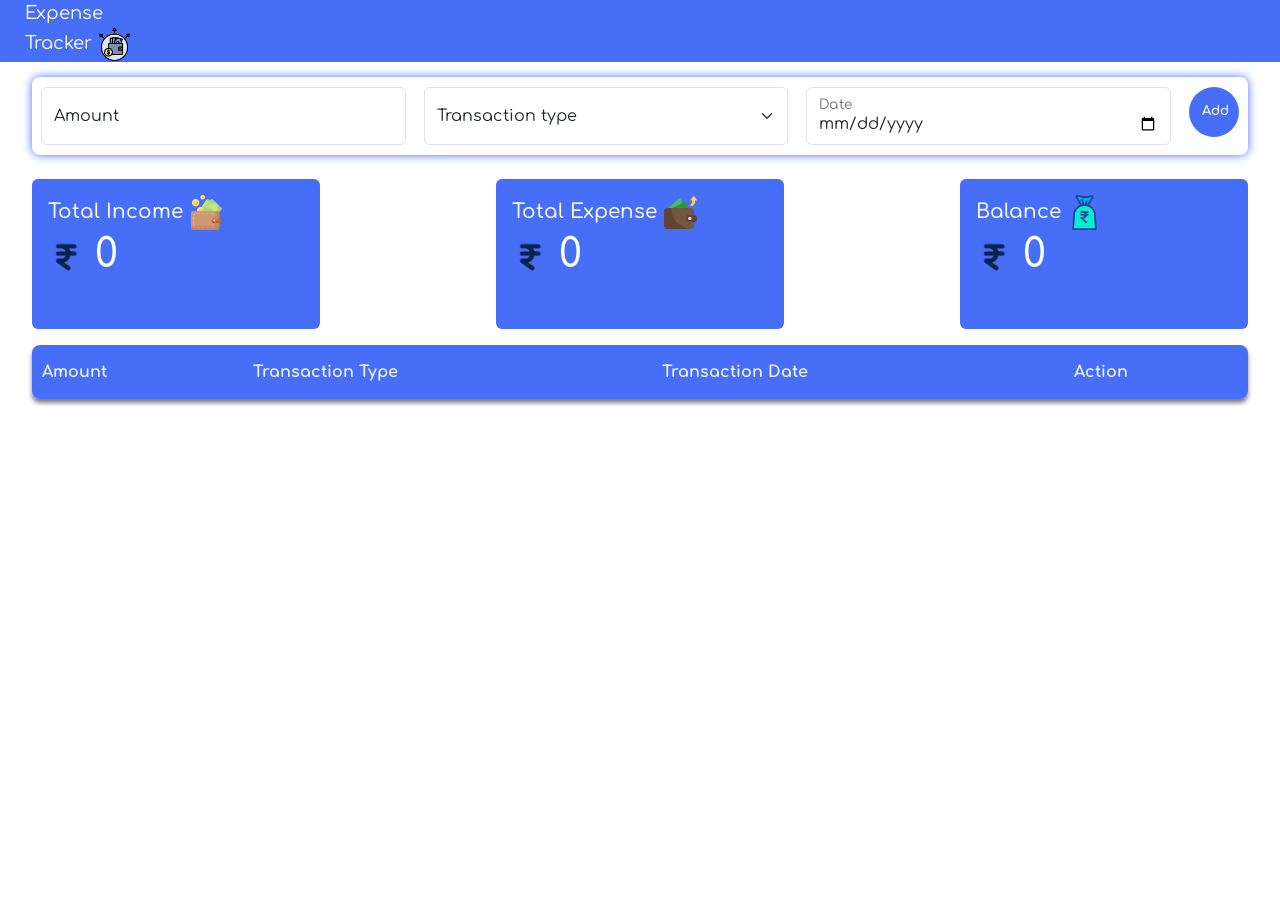
==== Tracker.html @ 98efc59a "first commit" ====
<!doctype html>
<html lang="en">
  <head>
    <meta charset="utf-8">
    <meta name="viewport" content="width=device-width, initial-scale=1">
    <title>Bootstrap demo</title>
    <link href="https://cdn.jsdelivr.net/npm/bootstrap@5.3.3/dist/css/bootstrap.min.css" rel="stylesheet" integrity="sha384-QWTKZyjpPEjISv5WaRU9OFeRpok6YctnYmDr5pNlyT2bRjXh0JMhjY6hW+ALEwIH" crossorigin="anonymous">
    <link rel="preconnect" href="https://fonts.googleapis.com">
    <link rel="preconnect" href="https://fonts.gstatic.com" crossorigin>
    <link href="https://fonts.googleapis.com/css2?family=Comfortaa:wght@300..700&display=swap" rel="stylesheet">
    <link rel="stylesheet" href="./Tracker.css">
  </head>
  <body>
    
    <div class="header">
        <p class="m-0">Expense  <br> Tracker
            <img src="./logo.png" width="35px" alt="">
        </p>
    </div>

    <div class="input-form">
        <div class="form-floating inputs">
            <input type="text" class="form-control amountInput" id="floatingInput" placeholder="name@example.com">
            <label for="floatingInput">Amount</label>
        </div>
        <select class="form-select inputs transactionType" aria-label="Default select example">
            <option selected>Transaction type</option>
            <option value="income">Income</option>
            <option value="expense">Expense</option>
          </select>
        <div class="form-floating inputs">
            <input type="date" class="form-control dateInput" id="floatingInput" placeholder="name@example.com">
            <label for="floatingInput">Date</label>
        </div>
        <button class="btn" id="add-button" onclick="addRow()"> Add </button>
    </div>

    <div class="cards mt-4">
        <div class="card">
            <div class="card-body">
              <h5 class="card-title m-0">Total Income
                <img src="./wallet.png" width="35px" alt="">
              </h5>
              <h1 class="m-0">
                <img src="./rupee.png" width="35px" alt="">
                <span id="totalincome" class="m-0">0</span>
              </h1>
            </div>
          </div>


          <div class="card" >
            <div class="card-body">
              <h5 class="card-title m-0">Total Expense
                <img src="./expenses.png" width="35px" alt="">
              </h5>
              <h1 class="m-0">
                <img src="./rupee.png" width="35px" alt="">
                <span id="expense" class="m-0">0</span>
              </h1>
            </div>
          </div>


          <div class="card" >
            <div class="card-body">
              <h5 class="card-title m-0">Balance
                <img src="./money-bag.png" width="35px" alt="">
              </h5>
              <h1 class="m-0">
                <img src="./rupee.png" width="35px" alt="">
                <span id="balance" class="m-0">0</span>
              </h1>
            </div>
          </div>
    </div>

    <table class="transaction-table mt-3" id="table">
        <tr id="header-row">
            <th>Amount</th>
            <th>Transaction Type</th>
            <th>Transaction Date</th>
            <th>Action</th>
        </tr>
    </table>

    <script>


      let table = document.getElementById('table');
      console.log(table);

      function deleteRow (row) {
        console.log("Hi");
        console.log(row);
        row.remove();
      }
      

      function addRow (){
        let amount = document.getElementsByClassName('amountInput')[0].value;
        let transaction = document.getElementsByClassName('transactionType')[0].value;
        let date = document.getElementsByClassName('dateInput')[0].value;

        let row = document.createElement('tr');

        let amountCell = document.createElement('td')
        amountCell.innerText = amount;

        let transactionCell = document.createElement('td')
        transactionCell.innerText = transaction;

        let dateCell = document.createElement('td')
        dateCell.innerText = date;

        let binCell = document.createElement('td')

        let deleteButton = document.createElement('button')
        let binImage = document.createElement('img')
        binImage.src='./recycle-bin.png'
        binImage.style.width='30px'
        binImage.style.height='30px'
        deleteButton.classList.add('delete-button')
        deleteButton.appendChild(binImage)
        deleteButton.onclick = () => deleteRow(row)

        binCell.appendChild(deleteButton);

        row.appendChild(amountCell)
        row.appendChild(transactionCell)
        row.appendChild(dateCell)
        row.appendChild(binCell)

        table.appendChild(row)

        let totalincome = document.getElementById('totalincome').innerText
        let totalexpense = document.getElementById('expense').innerText
        let balance = document.getElementById('balance').innerText

        if(transaction == 'income'){
          if(totalincome == '0'){
            document.getElementById('totalincome').innerText = amount
          }
          else{
            document.getElementById('totalincome').innerText = parseInt(totalincome) + parseInt (amount)
          }
          if(balance == '0'){
            document.getElementById('balance').innerText = amount;
          }
          else{
            document.getElementById('balance').innerText = parseInt(balance) + parseInt(amount);
          }
        }
        else if(transaction == 'expense'){
          if(totalexpense == '0'){
            document.getElementById('expense').innerText = amount
          }
          else{
            document.getElementById('expense').innerText = parseInt(totalexpense) + parseInt (amount)
          }

          if(balance == '0'){
            document.getElementById('balance').innerText = amount;
          }
          else{
            document.getElementById('balance').innerText = parseInt(balance) - parseInt(amount);
          }
        }

        console.log('Line 23 :' ,totalincome,totalexpense,balance);
        

        console.log("Line 2 :" ,amountCell, transactionCell, dateCell);
        
      }
    </script>
    

    <script src="https://cdn.jsdelivr.net/npm/bootstrap@5.3.3/dist/js/bootstrap.bundle.min.js" integrity="sha384-YvpcrYf0tY3lHB60NNkmXc5s9fDVZLESaAA55NDzOxhy9GkcIdslK1eN7N6jIeHz" crossorigin="anonymous"></script>
    <script src="https://cdn.jsdelivr.net/npm/@popperjs/core@2.11.8/dist/umd/popper.min.js" integrity="sha384-I7E8VVD/ismYTF4hNIPjVp/Zjvgyol6VFvRkX/vR+Vc4jQkC+hVqc2pM8ODewa9r" crossorigin="anonymous"></script>
    <script src="https://cdn.jsdelivr.net/npm/bootstrap@5.3.3/dist/js/bootstrap.min.js" integrity="sha384-0pUGZvbkm6XF6gxjEnlmuGrJXVbNuzT9qBBavbLwCsOGabYfZo0T0to5eqruptLy" crossorigin="anonymous"></script>
  </body>
</html>
---- Tracker.css ----
body{
    font-family: "Comfortaa", sans-serif;
}
.header{
    background-color: #476ef7;
    color: white;
    padding-left: 25px;
    font-size: large;
}
.input-form{
    display: flex;
    justify-content: space-around;
    width: 95%;
    margin: auto;
    border-radius: 8px;
    box-shadow: 0px 0px 10px #476ef7;
    margin-top: 15px;
    padding: 10px 0px;
}

#add-button{
    background-color: #476ef7;
    width: 50px;
    height: 50px;
    border-radius: 50%;
    font-size: small;
    font-weight: 600;
    color: white;
}

.inputs{
    width: 30%;

}
.cards{
    display: flex;
    width: 95%;
    margin: auto;
    justify-content: space-between;
}
.card{
    background-color: #476ef7;
    border: 0px;
    height: 150px;
    width: 18rem;
}

.card-body{
    color: white;
}

.transaction-table{
    width: 95%;
    margin: auto;
    border-radius: 8px;
    overflow: hidden;
    font-weight: 1000;
    box-shadow: 0px 4px 4px rgba(0, 0, 0, 0.5);
    padding: 0px;
}
#header-row{
    background-color: #476ef7;

}
#header-row th{
    padding: 15px 10px;
    color: whitesmoke;
}
.delete-button,.delete-button:hover{
    background-color: red;
    border: none;
    width: 50px;
    height: 50px;
    border-radius: 50%;
}

@media only screen and (max-width: 768px) {
    .header{
        background-color: black;
        color: whitesmoke;
    }
    .input-form{
        display: flex;
        flex-direction: column;
        align-items: center;
        gap: 15px;
        box-shadow:  0px 0px 10px rgba(0, 0, 0, 0.8);
    }
    .inputs{
        width: 75%;
    }
    #add-button{
        background-color: black;
        width: 75%;
        border-radius: 8px;
        color: whitesmoke;
    }
    .cards{
        display: flex;
        width: 95%;
        margin: auto;
        justify-content: space-between;
        flex-wrap: wrap;
        gap: 20px;
    }   
    .card{
        background-color: black;
        border: 0px;
        height: 150px;
        width: 160px;
    }
    #totalincome{
        font-size: 25px;
    }
    #expense{
        font-size: 25px;
    }
    #balance{
        font-size: 25px;
    }
    #header-row{
        background-color: black;
    }
}
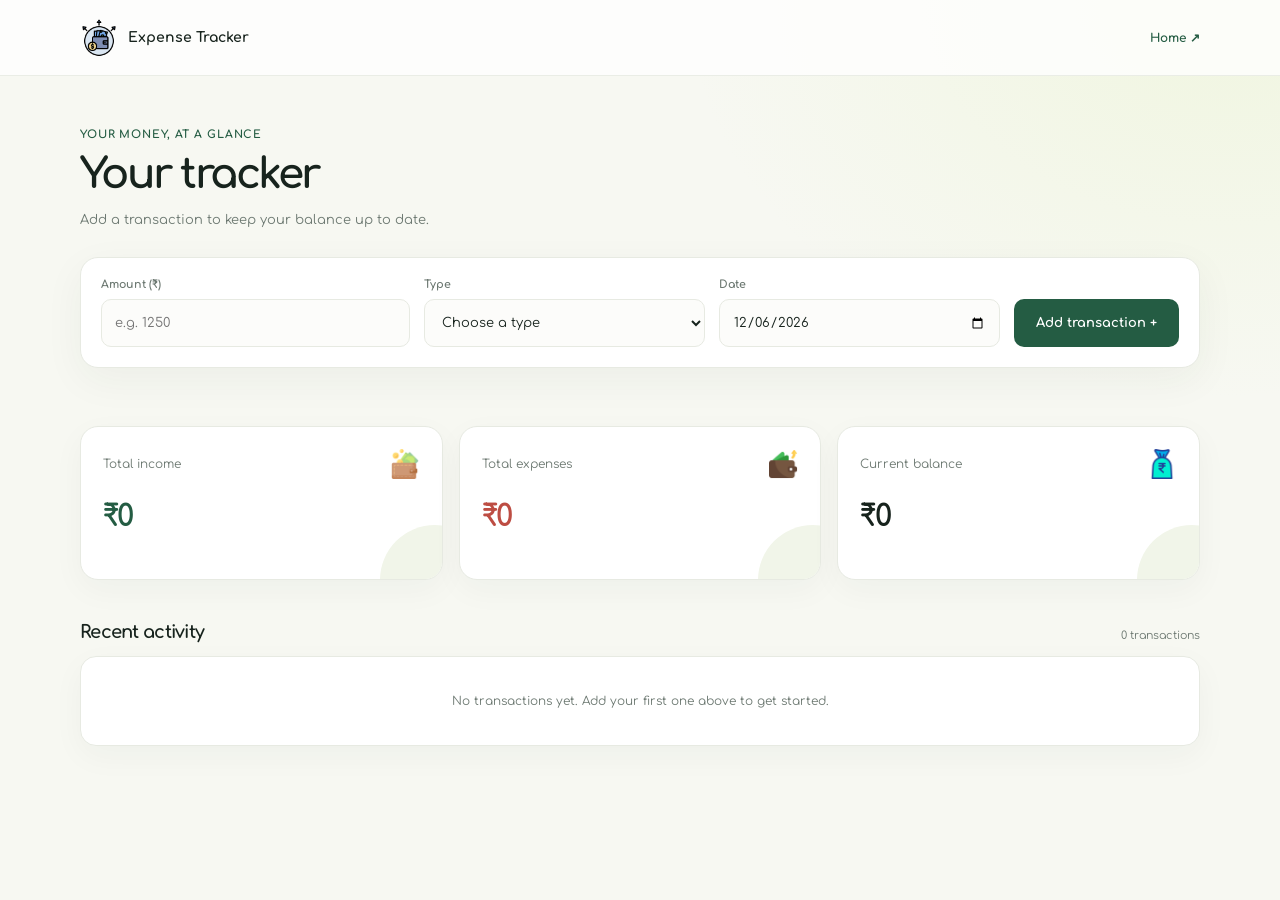
==== commit 23e4f373: "Polish expense tracker and deploy with GitHub Pages" ====
--- a/Tracker.html
+++ b/Tracker.html
@@ -1,183 +1,312 @@
 <!doctype html>
 <html lang="en">
   <head>
-    <meta charset="utf-8">
-    <meta name="viewport" content="width=device-width, initial-scale=1">
-    <title>Bootstrap demo</title>
-    <link href="https://cdn.jsdelivr.net/npm/bootstrap@5.3.3/dist/css/bootstrap.min.css" rel="stylesheet" integrity="sha384-QWTKZyjpPEjISv5WaRU9OFeRpok6YctnYmDr5pNlyT2bRjXh0JMhjY6hW+ALEwIH" crossorigin="anonymous">
-    <link rel="preconnect" href="https://fonts.googleapis.com">
-    <link rel="preconnect" href="https://fonts.gstatic.com" crossorigin>
-    <link href="https://fonts.googleapis.com/css2?family=Comfortaa:wght@300..700&display=swap" rel="stylesheet">
-    <link rel="stylesheet" href="./Tracker.css">
+    <meta charset="utf-8" />
+    <meta name="viewport" content="width=device-width, initial-scale=1" />
+    <meta
+      name="description"
+      content="Track your income and spending, and see your balance at a glance."
+    />
+    <meta name="theme-color" content="#f7f8f2" />
+    <title>Your tracker — Expense Tracker</title>
+    <link rel="preconnect" href="https://fonts.googleapis.com" />
+    <link rel="preconnect" href="https://fonts.gstatic.com" crossorigin />
+    <link
+      href="https://fonts.googleapis.com/css2?family=Comfortaa:wght@300..700&display=swap"
+      rel="stylesheet"
+    />
+    <link rel="stylesheet" href="./Tracker.css" />
   </head>
   <body>
-    
-    <div class="header">
-        <p class="m-0">Expense  <br> Tracker
-            <img src="./logo.png" width="35px" alt="">
-        </p>
-    </div>
-
-    <div class="input-form">
-        <div class="form-floating inputs">
-            <input type="text" class="form-control amountInput" id="floatingInput" placeholder="name@example.com">
-            <label for="floatingInput">Amount</label>
-        </div>
-        <select class="form-select inputs transactionType" aria-label="Default select example">
-            <option selected>Transaction type</option>
+    <header class="site-header">
+      <a class="brand" href="./index.html" aria-label="Expense Tracker home">
+        <img src="./logo.png" alt="" />
+        <span>Expense Tracker</span>
+      </a>
+      <div class="header-actions">
+        <span class="greeting" id="greeting"></span>
+        <a class="home-link" href="./index.html">Home <span aria-hidden="true">↗</span></a>
+      </div>
+    </header>
+
+    <main class="app-shell">
+      <section class="page-intro" aria-labelledby="page-title">
+        <p class="eyebrow">Your money, at a glance</p>
+        <h1 id="page-title">Your tracker</h1>
+        <p>Add a transaction to keep your balance up to date.</p>
+      </section>
+
+      <form class="transaction-form" id="transaction-form">
+        <div class="field">
+          <label for="amount">Amount (₹)</label>
+          <input
+            id="amount"
+            name="amount"
+            type="number"
+            min="0.01"
+            step="0.01"
+            inputmode="decimal"
+            placeholder="e.g. 1250"
+            required
+          />
+        </div>
+        <div class="field">
+          <label for="transaction-type">Type</label>
+          <select id="transaction-type" name="type" required>
+            <option value="" selected disabled>Choose a type</option>
             <option value="income">Income</option>
             <option value="expense">Expense</option>
           </select>
-        <div class="form-floating inputs">
-            <input type="date" class="form-control dateInput" id="floatingInput" placeholder="name@example.com">
-            <label for="floatingInput">Date</label>
-        </div>
-        <button class="btn" id="add-button" onclick="addRow()"> Add </button>
-    </div>
-
-    <div class="cards mt-4">
-        <div class="card">
-            <div class="card-body">
-              <h5 class="card-title m-0">Total Income
-                <img src="./wallet.png" width="35px" alt="">
-              </h5>
-              <h1 class="m-0">
-                <img src="./rupee.png" width="35px" alt="">
-                <span id="totalincome" class="m-0">0</span>
-              </h1>
-            </div>
-          </div>
-
-
-          <div class="card" >
-            <div class="card-body">
-              <h5 class="card-title m-0">Total Expense
-                <img src="./expenses.png" width="35px" alt="">
-              </h5>
-              <h1 class="m-0">
-                <img src="./rupee.png" width="35px" alt="">
-                <span id="expense" class="m-0">0</span>
-              </h1>
-            </div>
-          </div>
-
-
-          <div class="card" >
-            <div class="card-body">
-              <h5 class="card-title m-0">Balance
-                <img src="./money-bag.png" width="35px" alt="">
-              </h5>
-              <h1 class="m-0">
-                <img src="./rupee.png" width="35px" alt="">
-                <span id="balance" class="m-0">0</span>
-              </h1>
-            </div>
-          </div>
-    </div>
-
-    <table class="transaction-table mt-3" id="table">
-        <tr id="header-row">
-            <th>Amount</th>
-            <th>Transaction Type</th>
-            <th>Transaction Date</th>
-            <th>Action</th>
-        </tr>
-    </table>
+        </div>
+        <div class="field">
+          <label for="transaction-date">Date</label>
+          <input id="transaction-date" name="date" type="date" required />
+        </div>
+        <button class="add-button" type="submit">Add transaction <span aria-hidden="true">+</span></button>
+      </form>
+      <p class="status-message" id="status-message" role="status" aria-live="polite"></p>
+
+      <section class="summary-grid" aria-label="Transaction summary">
+        <article class="summary-card" data-type="income">
+          <div class="summary-label">
+            <span>Total income</span>
+            <img src="./wallet.png" alt="" />
+          </div>
+          <p class="summary-amount" id="total-income">₹0</p>
+        </article>
+        <article class="summary-card" data-type="expense">
+          <div class="summary-label">
+            <span>Total expenses</span>
+            <img src="./expenses.png" alt="" />
+          </div>
+          <p class="summary-amount" id="total-expense">₹0</p>
+        </article>
+        <article class="summary-card" data-type="balance">
+          <div class="summary-label">
+            <span>Current balance</span>
+            <img src="./money-bag.png" alt="" />
+          </div>
+          <p class="summary-amount" id="balance">₹0</p>
+        </article>
+      </section>
+
+      <section class="activity-section" aria-labelledby="activity-title">
+        <div class="activity-heading">
+          <h2 id="activity-title">Recent activity</h2>
+          <p id="transaction-count">0 transactions</p>
+        </div>
+        <div class="table-card">
+          <div class="empty-state" id="empty-state">
+            <p>No transactions yet. Add your first one above to get started.</p>
+          </div>
+          <div class="table-scroll" id="table-scroll" hidden>
+            <table class="transaction-table">
+              <thead>
+                <tr>
+                  <th scope="col">Amount</th>
+                  <th scope="col">Type</th>
+                  <th scope="col">Date</th>
+                  <th scope="col">Actions</th>
+                </tr>
+              </thead>
+              <tbody id="transaction-list"></tbody>
+            </table>
+          </div>
+        </div>
+      </section>
+    </main>
 
     <script>
-
-
-      let table = document.getElementById('table');
-      console.log(table);
-
-      function deleteRow (row) {
-        console.log("Hi");
-        console.log(row);
-        row.remove();
-      }
-      
-
-      function addRow (){
-        let amount = document.getElementsByClassName('amountInput')[0].value;
-        let transaction = document.getElementsByClassName('transactionType')[0].value;
-        let date = document.getElementsByClassName('dateInput')[0].value;
-
-        let row = document.createElement('tr');
-
-        let amountCell = document.createElement('td')
-        amountCell.innerText = amount;
-
-        let transactionCell = document.createElement('td')
-        transactionCell.innerText = transaction;
-
-        let dateCell = document.createElement('td')
-        dateCell.innerText = date;
-
-        let binCell = document.createElement('td')
-
-        let deleteButton = document.createElement('button')
-        let binImage = document.createElement('img')
-        binImage.src='./recycle-bin.png'
-        binImage.style.width='30px'
-        binImage.style.height='30px'
-        deleteButton.classList.add('delete-button')
-        deleteButton.appendChild(binImage)
-        deleteButton.onclick = () => deleteRow(row)
-
-        binCell.appendChild(deleteButton);
-
-        row.appendChild(amountCell)
-        row.appendChild(transactionCell)
-        row.appendChild(dateCell)
-        row.appendChild(binCell)
-
-        table.appendChild(row)
-
-        let totalincome = document.getElementById('totalincome').innerText
-        let totalexpense = document.getElementById('expense').innerText
-        let balance = document.getElementById('balance').innerText
-
-        if(transaction == 'income'){
-          if(totalincome == '0'){
-            document.getElementById('totalincome').innerText = amount
+      const storageKey = "expense-tracker-transactions";
+      const form = document.getElementById("transaction-form");
+      const amountInput = document.getElementById("amount");
+      const typeInput = document.getElementById("transaction-type");
+      const dateInput = document.getElementById("transaction-date");
+      const statusMessage = document.getElementById("status-message");
+      const transactionList = document.getElementById("transaction-list");
+      const tableScroll = document.getElementById("table-scroll");
+      const emptyState = document.getElementById("empty-state");
+      const currency = new Intl.NumberFormat("en-IN", {
+        style: "currency",
+        currency: "INR",
+        minimumFractionDigits: 0,
+        maximumFractionDigits: 2,
+      });
+
+      const now = new Date();
+      dateInput.value = [
+        now.getFullYear(),
+        String(now.getMonth() + 1).padStart(2, "0"),
+        String(now.getDate()).padStart(2, "0"),
+      ].join("-");
+
+      try {
+        const savedName = localStorage.getItem("expense-tracker-name");
+        if (savedName) {
+          document.getElementById("greeting").textContent = `Welcome, ${savedName}`;
+        }
+      } catch {
+        statusMessage.textContent = "Your browser couldn't read the saved name.";
+        statusMessage.dataset.kind = "error";
+      }
+
+      let transactions = [];
+      let storageReady = true;
+
+      function isTransaction(value) {
+        return (
+          value &&
+          typeof value.id === "string" &&
+          Number.isFinite(value.amount) &&
+          value.amount > 0 &&
+          (value.type === "income" || value.type === "expense") &&
+          /^\d{4}-\d{2}-\d{2}$/.test(value.date)
+        );
+      }
+
+      try {
+        const savedTransactions = localStorage.getItem(storageKey);
+        const parsedTransactions = savedTransactions ? JSON.parse(savedTransactions) : [];
+        if (!Array.isArray(parsedTransactions) || !parsedTransactions.every(isTransaction)) {
+          throw new Error("Saved transactions are not in the expected format.");
+        }
+        transactions = parsedTransactions;
+      } catch {
+        storageReady = false;
+        statusMessage.textContent =
+          "Saved transactions couldn't be read. Your browser data was left untouched. Refresh or clear this site's data before adding more.";
+        statusMessage.dataset.kind = "error";
+      }
+
+      function saveTransactions(nextTransactions) {
+        try {
+          localStorage.setItem(storageKey, JSON.stringify(nextTransactions));
+          return true;
+        } catch {
+          statusMessage.textContent =
+            "Your browser couldn't save this change. Check your browser storage and try again.";
+          statusMessage.dataset.kind = "error";
+          return false;
+        }
+      }
+
+      function formatDate(value) {
+        const [year, month, day] = value.split("-").map(Number);
+        return new Date(year, month - 1, day).toLocaleDateString("en-IN", {
+          day: "numeric",
+          month: "short",
+          year: "numeric",
+        });
+      }
+
+      function updateSummary() {
+        const income = transactions.reduce(
+          (total, transaction) =>
+            transaction.type === "income" ? total + transaction.amount : total,
+          0,
+        );
+        const expenses = transactions.reduce(
+          (total, transaction) =>
+            transaction.type === "expense" ? total + transaction.amount : total,
+          0,
+        );
+
+        document.getElementById("total-income").textContent = currency.format(income);
+        document.getElementById("total-expense").textContent = currency.format(expenses);
+        document.getElementById("balance").textContent = currency.format(income - expenses);
+        document.getElementById("transaction-count").textContent =
+          `${transactions.length} ${transactions.length === 1 ? "transaction" : "transactions"}`;
+      }
+
+      function createTransactionRow(transaction) {
+        const row = document.createElement("tr");
+        const amountCell = document.createElement("td");
+        const typeCell = document.createElement("td");
+        const dateCell = document.createElement("td");
+        const actionCell = document.createElement("td");
+        const typeLabel = document.createElement("span");
+        const deleteButton = document.createElement("button");
+
+        amountCell.textContent = currency.format(transaction.amount);
+        typeLabel.className = "transaction-kind";
+        typeLabel.dataset.type = transaction.type;
+        typeLabel.textContent = transaction.type;
+        typeCell.appendChild(typeLabel);
+        dateCell.textContent = formatDate(transaction.date);
+        deleteButton.className = "delete-button";
+        deleteButton.type = "button";
+        deleteButton.setAttribute("aria-label", `Delete ${transaction.type} transaction`);
+        deleteButton.textContent = "×";
+        deleteButton.addEventListener("click", () => {
+          const nextTransactions = transactions.filter((item) => item.id !== transaction.id);
+          if (saveTransactions(nextTransactions)) {
+            transactions = nextTransactions;
+            renderTransactions();
+            statusMessage.textContent = "Transaction deleted.";
+            delete statusMessage.dataset.kind;
           }
-          else{
-            document.getElementById('totalincome').innerText = parseInt(totalincome) + parseInt (amount)
-          }
-          if(balance == '0'){
-            document.getElementById('balance').innerText = amount;
-          }
-          else{
-            document.getElementById('balance').innerText = parseInt(balance) + parseInt(amount);
-          }
-        }
-        else if(transaction == 'expense'){
-          if(totalexpense == '0'){
-            document.getElementById('expense').innerText = amount
-          }
-          else{
-            document.getElementById('expense').innerText = parseInt(totalexpense) + parseInt (amount)
-          }
-
-          if(balance == '0'){
-            document.getElementById('balance').innerText = amount;
-          }
-          else{
-            document.getElementById('balance').innerText = parseInt(balance) - parseInt(amount);
-          }
-        }
-
-        console.log('Line 23 :' ,totalincome,totalexpense,balance);
-        
-
-        console.log("Line 2 :" ,amountCell, transactionCell, dateCell);
-        
-      }
+        });
+        actionCell.appendChild(deleteButton);
+        row.append(amountCell, typeCell, dateCell, actionCell);
+        return row;
+      }
+
+      function renderTransactions() {
+        transactionList.replaceChildren(...transactions.map(createTransactionRow));
+        emptyState.hidden = transactions.length > 0;
+        tableScroll.hidden = transactions.length === 0;
+        updateSummary();
+      }
+
+      form.addEventListener("submit", (event) => {
+        event.preventDefault();
+        if (!storageReady) {
+          statusMessage.textContent =
+            "Adding transactions is disabled until the saved data can be read safely.";
+          statusMessage.dataset.kind = "error";
+          return;
+        }
+
+        const amount = Number(amountInput.value);
+        if (!Number.isFinite(amount) || amount <= 0) {
+          amountInput.setCustomValidity("Enter an amount greater than zero.");
+          amountInput.reportValidity();
+          return;
+        }
+        amountInput.setCustomValidity("");
+
+        const transaction = {
+          id: window.crypto.randomUUID
+            ? window.crypto.randomUUID()
+            : `${Date.now()}-${Math.random().toString(36).slice(2)}`,
+          amount,
+          type: typeInput.value,
+          date: dateInput.value,
+        };
+        if (!isTransaction(transaction)) {
+          statusMessage.textContent = "Check the amount, type, and date, then try again.";
+          statusMessage.dataset.kind = "error";
+          return;
+        }
+
+        const nextTransactions = [transaction, ...transactions];
+        if (saveTransactions(nextTransactions)) {
+          transactions = nextTransactions;
+          renderTransactions();
+          form.reset();
+          dateInput.value = [
+            now.getFullYear(),
+            String(now.getMonth() + 1).padStart(2, "0"),
+            String(now.getDate()).padStart(2, "0"),
+          ].join("-");
+          statusMessage.textContent = "Transaction added.";
+          delete statusMessage.dataset.kind;
+          amountInput.focus();
+        }
+      });
+
+      amountInput.addEventListener("input", () => amountInput.setCustomValidity(""));
+      renderTransactions();
     </script>
-    
-
-    <script src="https://cdn.jsdelivr.net/npm/bootstrap@5.3.3/dist/js/bootstrap.bundle.min.js" integrity="sha384-YvpcrYf0tY3lHB60NNkmXc5s9fDVZLESaAA55NDzOxhy9GkcIdslK1eN7N6jIeHz" crossorigin="anonymous"></script>
-    <script src="https://cdn.jsdelivr.net/npm/@popperjs/core@2.11.8/dist/umd/popper.min.js" integrity="sha384-I7E8VVD/ismYTF4hNIPjVp/Zjvgyol6VFvRkX/vR+Vc4jQkC+hVqc2pM8ODewa9r" crossorigin="anonymous"></script>
-    <script src="https://cdn.jsdelivr.net/npm/bootstrap@5.3.3/dist/js/bootstrap.min.js" integrity="sha384-0pUGZvbkm6XF6gxjEnlmuGrJXVbNuzT9qBBavbLwCsOGabYfZo0T0to5eqruptLy" crossorigin="anonymous"></script>
   </body>
-</html>+</html>
--- a/Tracker.css
+++ b/Tracker.css
@@ -1,124 +1,445 @@
-body{
-    font-family: "Comfortaa", sans-serif;
-}
-.header{
-    background-color: #476ef7;
-    color: white;
-    padding-left: 25px;
-    font-size: large;
-}
-.input-form{
-    display: flex;
-    justify-content: space-around;
-    width: 95%;
-    margin: auto;
-    border-radius: 8px;
-    box-shadow: 0px 0px 10px #476ef7;
-    margin-top: 15px;
-    padding: 10px 0px;
-}
-
-#add-button{
-    background-color: #476ef7;
-    width: 50px;
-    height: 50px;
-    border-radius: 50%;
-    font-size: small;
-    font-weight: 600;
-    color: white;
-}
-
-.inputs{
-    width: 30%;
-
-}
-.cards{
-    display: flex;
-    width: 95%;
-    margin: auto;
-    justify-content: space-between;
-}
-.card{
-    background-color: #476ef7;
-    border: 0px;
-    height: 150px;
-    width: 18rem;
-}
-
-.card-body{
-    color: white;
-}
-
-.transaction-table{
-    width: 95%;
-    margin: auto;
-    border-radius: 8px;
-    overflow: hidden;
-    font-weight: 1000;
-    box-shadow: 0px 4px 4px rgba(0, 0, 0, 0.5);
-    padding: 0px;
-}
-#header-row{
-    background-color: #476ef7;
-
-}
-#header-row th{
-    padding: 15px 10px;
-    color: whitesmoke;
-}
-.delete-button,.delete-button:hover{
-    background-color: red;
-    border: none;
-    width: 50px;
-    height: 50px;
-    border-radius: 50%;
-}
-
-@media only screen and (max-width: 768px) {
-    .header{
-        background-color: black;
-        color: whitesmoke;
-    }
-    .input-form{
-        display: flex;
-        flex-direction: column;
-        align-items: center;
-        gap: 15px;
-        box-shadow:  0px 0px 10px rgba(0, 0, 0, 0.8);
-    }
-    .inputs{
-        width: 75%;
-    }
-    #add-button{
-        background-color: black;
-        width: 75%;
-        border-radius: 8px;
-        color: whitesmoke;
-    }
-    .cards{
-        display: flex;
-        width: 95%;
-        margin: auto;
-        justify-content: space-between;
-        flex-wrap: wrap;
-        gap: 20px;
-    }   
-    .card{
-        background-color: black;
-        border: 0px;
-        height: 150px;
-        width: 160px;
-    }
-    #totalincome{
-        font-size: 25px;
-    }
-    #expense{
-        font-size: 25px;
-    }
-    #balance{
-        font-size: 25px;
-    }
-    #header-row{
-        background-color: black;
-    }
-}+:root {
+  color-scheme: light;
+  --ink: #17231d;
+  --muted: #6d7972;
+  --green: #245c43;
+  --green-dark: #193f2e;
+  --lime: #d7ed9f;
+  --paper: #f7f8f2;
+  --white: #fff;
+  --line: #e7eae2;
+  --red: #bd4d43;
+}
+
+* {
+  box-sizing: border-box;
+}
+
+body {
+  min-width: 320px;
+  min-height: 100vh;
+  margin: 0;
+  background:
+    radial-gradient(ellipse at 96% 0, rgba(215, 237, 159, 0.22), transparent 34rem),
+    var(--paper);
+  color: var(--ink);
+  font-family: "Comfortaa", sans-serif;
+}
+
+button,
+input,
+select {
+  font: inherit;
+}
+
+.site-header {
+  display: flex;
+  min-height: 76px;
+  align-items: center;
+  justify-content: space-between;
+  padding: 14px max(24px, calc((100% - 1120px) / 2));
+  border-bottom: 1px solid rgba(231, 234, 226, 0.8);
+  background: rgba(255, 255, 255, 0.8);
+}
+
+.brand {
+  display: inline-flex;
+  align-items: center;
+  gap: 10px;
+  color: var(--ink);
+  font-size: 14px;
+  font-weight: 700;
+  text-decoration: none;
+}
+
+.brand img {
+  width: 38px;
+  height: 38px;
+  object-fit: contain;
+}
+
+.header-actions {
+  display: flex;
+  align-items: center;
+  gap: 18px;
+}
+
+.greeting {
+  color: var(--muted);
+  font-size: 12px;
+}
+
+.home-link {
+  color: var(--green);
+  font-size: 12px;
+  font-weight: 700;
+  text-decoration: none;
+}
+
+.app-shell {
+  width: min(1120px, calc(100% - 48px));
+  margin: 0 auto;
+  padding: 52px 0 80px;
+}
+
+.page-intro {
+  margin-bottom: 26px;
+}
+
+.eyebrow {
+  margin: 0 0 10px;
+  color: var(--green);
+  font-size: 11px;
+  font-weight: 700;
+  letter-spacing: 0.08em;
+  text-transform: uppercase;
+}
+
+h1 {
+  margin: 0;
+  font-size: clamp(30px, 5vw, 42px);
+  letter-spacing: -0.06em;
+}
+
+.page-intro p:last-child {
+  margin: 11px 0 0;
+  color: var(--muted);
+  font-size: 13px;
+  line-height: 1.7;
+}
+
+.transaction-form {
+  display: grid;
+  grid-template-columns: 1.1fr 1fr 1fr auto;
+  align-items: end;
+  gap: 14px;
+  padding: 20px;
+  border: 1px solid var(--line);
+  border-radius: 18px;
+  background: var(--white);
+  box-shadow: 0 12px 40px rgba(32, 54, 41, 0.05);
+}
+
+.field {
+  display: grid;
+  min-width: 0;
+  gap: 8px;
+}
+
+.field label {
+  color: var(--muted);
+  font-size: 11px;
+  font-weight: 700;
+}
+
+.field input,
+.field select {
+  width: 100%;
+  min-height: 48px;
+  padding: 0 13px;
+  border: 1px solid var(--line);
+  border-radius: 10px;
+  outline: 0;
+  background: #fcfcfa;
+  color: var(--ink);
+  font-size: 13px;
+}
+
+.field input:focus,
+.field select:focus {
+  border-color: #91b878;
+  box-shadow: 0 0 0 3px rgba(145, 184, 120, 0.18);
+}
+
+.add-button {
+  min-height: 48px;
+  padding: 0 22px;
+  border: 0;
+  border-radius: 10px;
+  background: var(--green);
+  color: var(--white);
+  cursor: pointer;
+  font-size: 13px;
+  font-weight: 700;
+  transition: background 160ms ease, transform 160ms ease;
+}
+
+.add-button:hover {
+  transform: translateY(-1px);
+  background: var(--green-dark);
+}
+
+.add-button:focus-visible,
+.delete-button:focus-visible,
+.home-link:focus-visible,
+.brand:focus-visible {
+  outline: 3px solid #a7cf70;
+  outline-offset: 3px;
+}
+
+.status-message {
+  min-height: 18px;
+  margin: 10px 0 0;
+  color: var(--muted);
+  font-size: 11px;
+}
+
+.status-message[data-kind="error"] {
+  color: var(--red);
+}
+
+.summary-grid {
+  display: grid;
+  grid-template-columns: repeat(3, minmax(0, 1fr));
+  gap: 16px;
+  margin-top: 30px;
+}
+
+.summary-card {
+  position: relative;
+  overflow: hidden;
+  min-height: 154px;
+  padding: 22px;
+  border: 1px solid var(--line);
+  border-radius: 18px;
+  background: var(--white);
+  box-shadow: 0 10px 32px rgba(32, 54, 41, 0.04);
+}
+
+.summary-card::after {
+  position: absolute;
+  width: 110px;
+  height: 110px;
+  right: -48px;
+  bottom: -56px;
+  border-radius: 50%;
+  background: #f1f5e9;
+  content: "";
+}
+
+.summary-label {
+  display: flex;
+  align-items: center;
+  justify-content: space-between;
+  gap: 10px;
+  color: var(--muted);
+  font-size: 12px;
+}
+
+.summary-label img {
+  width: 30px;
+  height: 30px;
+  object-fit: contain;
+}
+
+.summary-amount {
+  margin: 21px 0 0;
+  font-size: clamp(22px, 3vw, 30px);
+  font-weight: 700;
+  letter-spacing: -0.06em;
+  overflow-wrap: anywhere;
+}
+
+.summary-card[data-type="income"] .summary-amount {
+  color: var(--green);
+}
+
+.summary-card[data-type="expense"] .summary-amount {
+  color: var(--red);
+}
+
+.summary-card[data-type="balance"] .summary-amount {
+  color: var(--ink);
+}
+
+.activity-section {
+  margin-top: 42px;
+}
+
+.activity-heading {
+  display: flex;
+  align-items: end;
+  justify-content: space-between;
+  gap: 16px;
+  margin-bottom: 14px;
+}
+
+.activity-heading h2 {
+  margin: 0;
+  font-size: 18px;
+  letter-spacing: -0.04em;
+}
+
+.activity-heading p {
+  margin: 0;
+  color: var(--muted);
+  font-size: 11px;
+}
+
+.table-card {
+  overflow: hidden;
+  border: 1px solid var(--line);
+  border-radius: 16px;
+  background: var(--white);
+  box-shadow: 0 10px 32px rgba(32, 54, 41, 0.04);
+}
+
+.table-scroll {
+  overflow-x: auto;
+}
+
+.transaction-table {
+  width: 100%;
+  border-collapse: collapse;
+  text-align: left;
+}
+
+.transaction-table th,
+.transaction-table td {
+  padding: 16px 20px;
+  border-bottom: 1px solid var(--line);
+  font-size: 12px;
+  white-space: nowrap;
+}
+
+.transaction-table th {
+  background: #fbfcf8;
+  color: var(--muted);
+  font-size: 10px;
+  font-weight: 700;
+  letter-spacing: 0.05em;
+  text-transform: uppercase;
+}
+
+.transaction-table tbody tr:last-child td {
+  border-bottom: 0;
+}
+
+.transaction-table td:first-child {
+  font-weight: 700;
+}
+
+.transaction-kind {
+  display: inline-flex;
+  align-items: center;
+  gap: 7px;
+  text-transform: capitalize;
+}
+
+.transaction-kind::before {
+  width: 7px;
+  height: 7px;
+  border-radius: 50%;
+  background: var(--green);
+  content: "";
+}
+
+.transaction-kind[data-type="expense"]::before {
+  background: var(--red);
+}
+
+.delete-button {
+  display: inline-grid;
+  width: 34px;
+  height: 34px;
+  place-items: center;
+  padding: 0;
+  border: 1px solid var(--line);
+  border-radius: 9px;
+  background: var(--white);
+  color: var(--muted);
+  cursor: pointer;
+  font-size: 17px;
+  line-height: 1;
+}
+
+.delete-button:hover {
+  border-color: #f0d7d4;
+  background: #fff6f5;
+  color: var(--red);
+}
+
+.empty-state {
+  padding: 34px 20px;
+  color: var(--muted);
+  text-align: center;
+}
+
+.empty-state p {
+  margin: 0;
+  font-size: 12px;
+  line-height: 1.7;
+}
+
+@media (max-width: 760px) {
+  .transaction-form {
+    grid-template-columns: repeat(2, minmax(0, 1fr));
+  }
+
+  .add-button {
+    width: 100%;
+  }
+}
+
+@media (max-width: 560px) {
+  .site-header {
+    min-height: 66px;
+    padding: 12px 18px;
+  }
+
+  .greeting {
+    display: none;
+  }
+
+  .app-shell {
+    width: calc(100% - 36px);
+    padding-top: 36px;
+  }
+
+  .transaction-form,
+  .summary-grid {
+    grid-template-columns: 1fr;
+  }
+
+  .transaction-form {
+    padding: 15px;
+  }
+
+  .summary-grid {
+    gap: 11px;
+    margin-top: 22px;
+  }
+
+  .summary-card {
+    min-height: 120px;
+    padding: 17px 19px;
+  }
+
+  .summary-amount {
+    margin-top: 14px;
+  }
+
+  .activity-section {
+    margin-top: 32px;
+  }
+
+  .activity-heading {
+    align-items: start;
+    flex-direction: column;
+    gap: 7px;
+  }
+
+  .transaction-table th,
+  .transaction-table td {
+    padding: 14px 15px;
+  }
+}
+
+@media (prefers-reduced-motion: reduce) {
+  *,
+  *::before,
+  *::after {
+    scroll-behavior: auto !important;
+    transition-duration: 0.01ms !important;
+  }
+}
